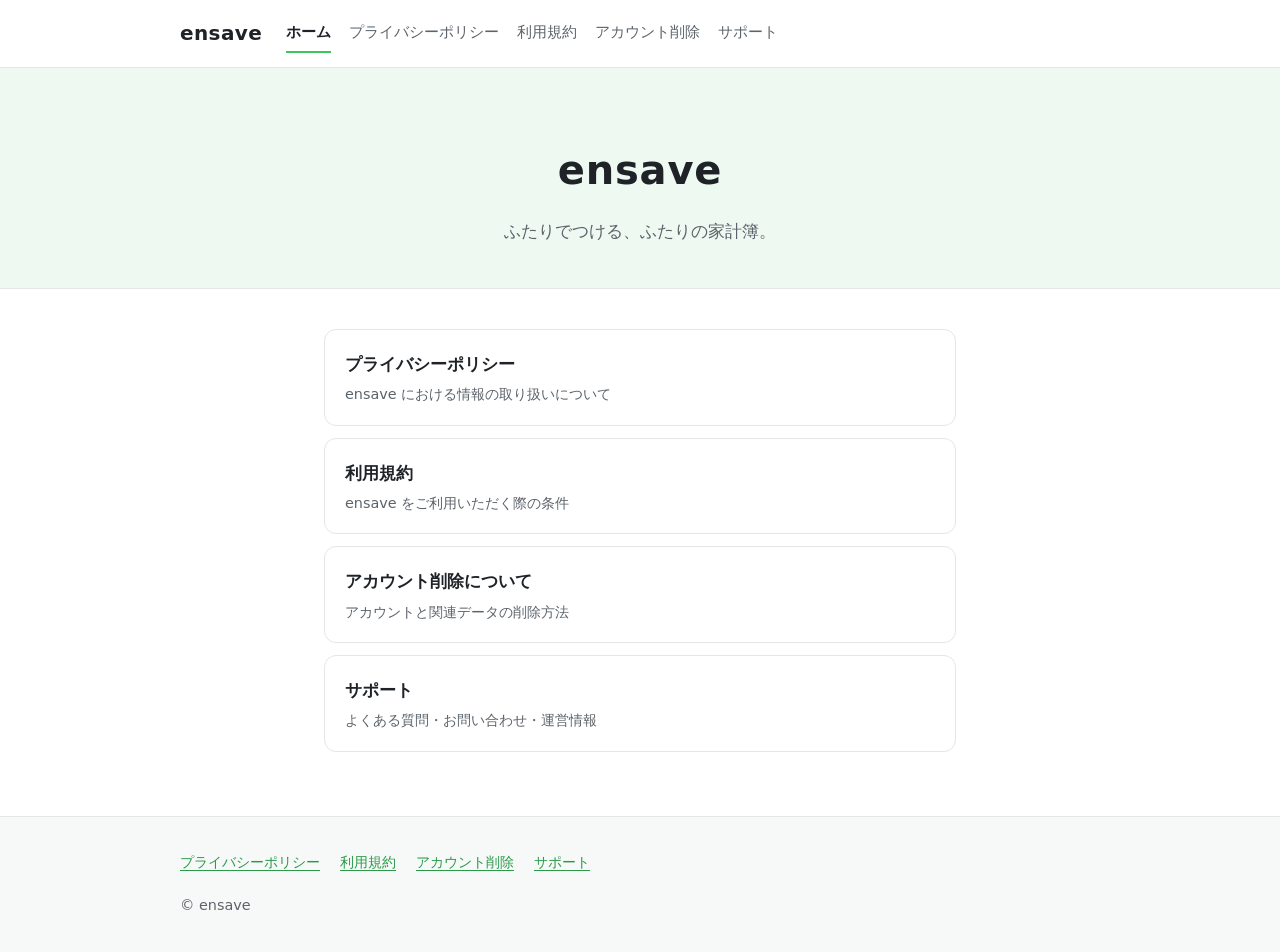
==== index.html @ 12e07060 "feat: ensave 公開用サイトを作成" ====
<!DOCTYPE html>
<html lang="ja">
  <head>
    <meta charset="utf-8" />
    <meta name="viewport" content="width=device-width, initial-scale=1" />
    <title>ensave｜ふたりでつける、ふたりの家計簿。</title>
    <meta
      name="description"
      content="家計簿アプリ ensave（エンセーブ）の公式サイトです。プライバシーポリシー・利用規約・アカウント削除・サポート情報を掲載しています。"
    />
    <meta property="og:type" content="website" />
    <meta property="og:site_name" content="ensave" />
    <meta property="og:title" content="ensave｜ふたりでつける、ふたりの家計簿。" />
    <meta
      property="og:description"
      content="家計簿アプリ ensave（エンセーブ）の公式サイトです。"
    />
    <link rel="stylesheet" href="assets/css/style.css" />
  </head>
  <body>
    <a class="skip-link" href="#main">本文へスキップ</a>

    <header class="site-header">
      <div class="container container--wide site-header__inner">
        <a class="site-logo" href="./">ensave</a>
        <nav class="site-nav" aria-label="グローバルナビゲーション">
          <ul>
            <li><a href="./" aria-current="page">ホーム</a></li>
            <li><a href="privacy/">プライバシーポリシー</a></li>
            <li><a href="terms/">利用規約</a></li>
            <li><a href="account-deletion/">アカウント削除</a></li>
            <li><a href="support/">サポート</a></li>
          </ul>
        </nav>
      </div>
    </header>

    <div class="hero">
      <div class="container">
        <h1 class="hero__title">ensave</h1>
        <p class="hero__tagline">ふたりでつける、ふたりの家計簿。</p>
      </div>
    </div>

    <main class="main" id="main">
      <div class="container">
        <!-- 将来 LP へ拡張するときは、この上にスクリーンショットや特長の
             セクションを差し込む。下の目次はそのまま残せる。 -->
        <ul class="card-list">
          <li>
            <a class="card" href="privacy/">
              <span class="card__title">プライバシーポリシー</span>
              <span class="card__desc">ensave における情報の取り扱いについて</span>
            </a>
          </li>
          <li>
            <a class="card" href="terms/">
              <span class="card__title">利用規約</span>
              <span class="card__desc">ensave をご利用いただく際の条件</span>
            </a>
          </li>
          <li>
            <a class="card" href="account-deletion/">
              <span class="card__title">アカウント削除について</span>
              <span class="card__desc">アカウントと関連データの削除方法</span>
            </a>
          </li>
          <li>
            <a class="card" href="support/">
              <span class="card__title">サポート</span>
              <span class="card__desc">よくある質問・お問い合わせ・運営情報</span>
            </a>
          </li>
        </ul>
      </div>
    </main>

    <footer class="site-footer">
      <div class="container container--wide">
        <nav aria-label="フッターナビゲーション">
          <ul>
            <li><a href="privacy/">プライバシーポリシー</a></li>
            <li><a href="terms/">利用規約</a></li>
            <li><a href="account-deletion/">アカウント削除</a></li>
            <li><a href="support/">サポート</a></li>
          </ul>
        </nav>
        <p class="site-footer__copyright">&copy; ensave</p>
      </div>
    </footer>
  </body>
</html>
---- assets/css/style.css ----
/* ===========================================================
   ensave web  -  common stylesheet
   単一のスタイルシートで全ページを賄う。ページを増やすときは
   このファイルに追記するだけでよい。
   =========================================================== */

/* ---------- デザイントークン ---------- */
:root {
  /* ブランド（アプリと同じメインカラー #3AC661） */
  --brand: #3ac661;
  --brand-dark: #2a9a4a; /* リンク文字に使う。白背景でコントラスト比 4.5:1 以上 */
  --brand-soft: #eef9f1;

  /* テキスト */
  --text: #1f2328;
  --text-muted: #5c636a;

  /* 面と線 */
  --bg: #ffffff;
  --bg-subtle: #f7f9f8;
  --border: #e3e8e5;

  /* レイアウト */
  --measure: 42rem; /* 本文の最大幅（1行あたり40〜45文字程度） */
  --page-padding: 20px;
  --radius: 12px;

  /* フォーカスリング */
  --focus: #1a6fd4;
}

/* ---------- リセット ---------- */
*,
*::before,
*::after {
  box-sizing: border-box;
}

html {
  -webkit-text-size-adjust: 100%;
}

body {
  margin: 0;
  background: var(--bg);
  color: var(--text);
  font-family: "Hiragino Sans", "Hiragino Kaku Gothic ProN", "Noto Sans JP",
    "Yu Gothic UI", "Yu Gothic", Meiryo, system-ui, -apple-system, sans-serif;
  /* 長文を読ませるページなので本文は 17px。スマホでも小さくならないようにする */
  font-size: 17px;
  line-height: 1.9;
  /* 320px 幅でも横スクロールさせない */
  overflow-wrap: break-word;
}

img {
  max-width: 100%;
  height: auto;
}

/* ---------- 共通の中央寄せコンテナ ---------- */
.container {
  width: 100%;
  max-width: var(--measure);
  margin-inline: auto;
  padding-inline: var(--page-padding);
}

/* ヘッダー／フッターは本文より少し広く使う */
.container--wide {
  max-width: 60rem;
}

/* ---------- スキップリンク（キーボード操作用） ---------- */
.skip-link {
  position: absolute;
  left: -9999px;
  top: 0;
  background: var(--brand-dark);
  color: #fff;
  padding: 10px 16px;
  border-radius: 0 0 var(--radius) 0;
  z-index: 10;
}

.skip-link:focus {
  left: 0;
}

/* ---------- ヘッダー ---------- */
.site-header {
  border-bottom: 1px solid var(--border);
  background: var(--bg);
}

.site-header__inner {
  display: flex;
  flex-wrap: wrap;
  align-items: center;
  gap: 8px 24px;
  padding-block: 14px;
}

.site-logo {
  font-size: 1.25rem;
  font-weight: 700;
  letter-spacing: 0.02em;
  color: var(--text);
  text-decoration: none;
}

.site-logo:hover,
.site-logo:focus-visible {
  color: var(--brand-dark);
}

/* ---------- グローバルナビ ---------- */
.site-nav ul {
  display: flex;
  flex-wrap: wrap;
  gap: 4px 18px;
  margin: 0;
  padding: 0;
  list-style: none;
}

.site-nav a {
  display: inline-block;
  padding: 4px 0;
  color: var(--text-muted);
  text-decoration: none;
  font-size: 0.95rem;
  border-bottom: 2px solid transparent;
}

.site-nav a:hover,
.site-nav a:focus-visible {
  color: var(--brand-dark);
  border-bottom-color: var(--brand);
}

/* 現在表示中のページ */
.site-nav a[aria-current="page"] {
  color: var(--text);
  font-weight: 700;
  border-bottom-color: var(--brand);
}

/* ---------- メイン ---------- */
.main {
  padding-block: 40px 64px;
}

.page-title {
  font-size: 1.75rem;
  line-height: 1.5;
  margin: 0 0 8px;
}

.page-meta {
  margin: 0 0 32px;
  color: var(--text-muted);
  font-size: 0.9rem;
}

/* ---------- 本文の体裁 ---------- */
.prose h2 {
  font-size: 1.25rem;
  line-height: 1.6;
  margin: 48px 0 12px;
  padding-bottom: 6px;
  border-bottom: 1px solid var(--border);
}

.prose h3 {
  font-size: 1.05rem;
  margin: 32px 0 8px;
}

.prose p {
  margin: 0 0 1.4em;
}

.prose ul,
.prose ol {
  margin: 0 0 1.4em;
  padding-left: 1.5em;
}

.prose li {
  margin-bottom: 0.5em;
}

.prose a {
  color: var(--brand-dark);
  text-underline-offset: 3px;
}

.prose a:hover {
  text-decoration-thickness: 2px;
}

/* お問い合わせ先などの項目一覧 */
.info-list {
  margin: 0 0 1.4em;
  padding: 0;
  list-style: none;
}

.info-list li {
  margin-bottom: 0.3em;
}

/* ---------- トップページのヒーロー ---------- */
.hero {
  padding-block: 64px 40px;
  text-align: center;
  background: var(--brand-soft);
  border-bottom: 1px solid var(--border);
}

.hero__title {
  margin: 0 0 8px;
  font-size: 2.5rem;
  letter-spacing: 0.02em;
}

.hero__tagline {
  margin: 0;
  color: var(--text-muted);
  font-size: 1.05rem;
}

/* ---------- カード型リンク（トップの目次） ---------- */
.card-list {
  display: grid;
  gap: 12px;
  margin: 0;
  padding: 0;
  list-style: none;
}

.card {
  display: block;
  padding: 18px 20px;
  border: 1px solid var(--border);
  border-radius: var(--radius);
  background: var(--bg);
  color: inherit;
  text-decoration: none;
}

.card:hover,
.card:focus-visible {
  border-color: var(--brand);
  background: var(--brand-soft);
}

.card__title {
  display: block;
  font-weight: 700;
}

.card__desc {
  display: block;
  margin-top: 2px;
  color: var(--text-muted);
  font-size: 0.9rem;
  line-height: 1.7;
}

/* ---------- フッター ---------- */
.site-footer {
  border-top: 1px solid var(--border);
  background: var(--bg-subtle);
  padding-block: 32px;
  font-size: 0.9rem;
}

.site-footer ul {
  display: flex;
  flex-wrap: wrap;
  gap: 8px 20px;
  margin: 0 0 16px;
  padding: 0;
  list-style: none;
}

.site-footer a {
  color: var(--brand-dark);
  text-underline-offset: 3px;
}

.site-footer__copyright {
  margin: 0;
  color: var(--text-muted);
}

/* ---------- フォーカス表示（キーボード操作） ---------- */
a:focus-visible,
button:focus-visible {
  outline: 3px solid var(--focus);
  outline-offset: 2px;
  border-radius: 4px;
}

/* ---------- 小さい画面 ---------- */
@media (max-width: 480px) {
  :root {
    --page-padding: 16px;
  }

  body {
    font-size: 16px;
  }

  .hero {
    padding-block: 44px 32px;
  }

  .hero__title {
    font-size: 2rem;
  }

  .page-title {
    font-size: 1.5rem;
  }
}
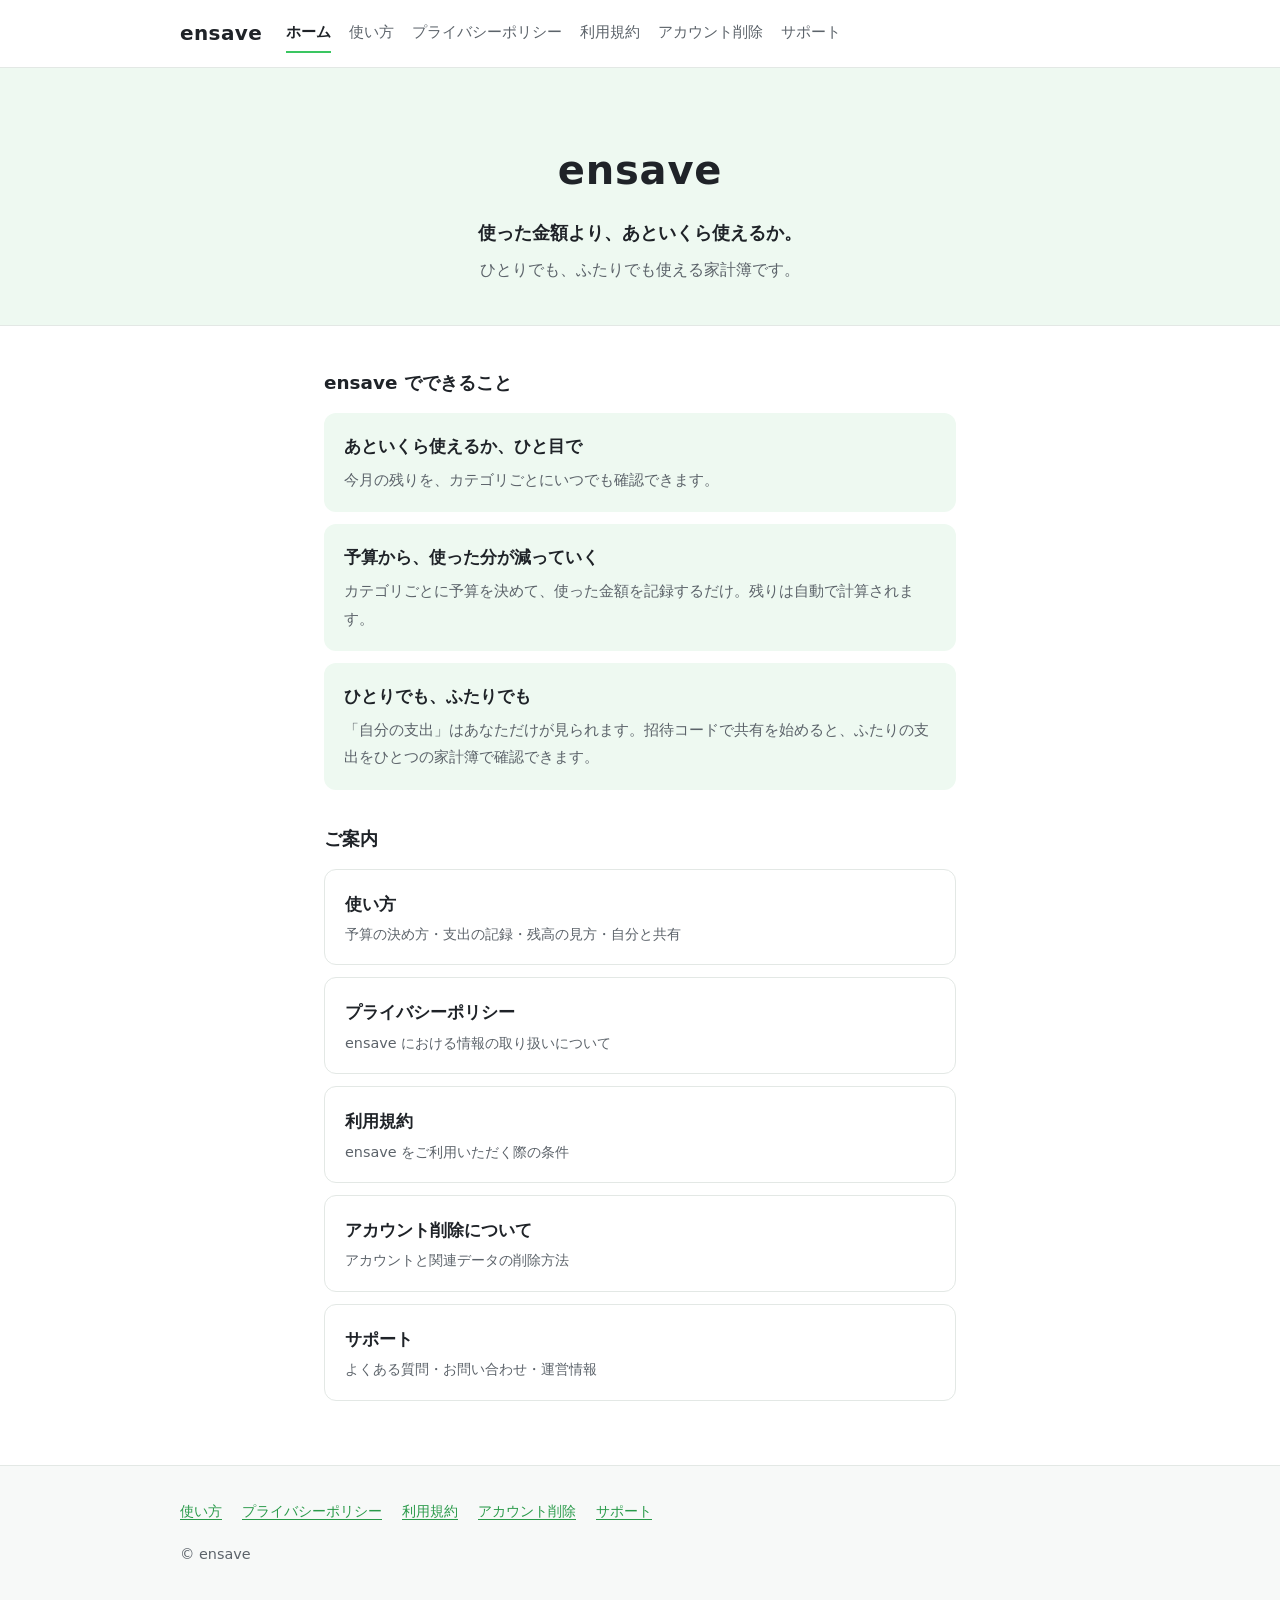
==== commit e5ae4b5d: "feat: 2nd Release 向けに使い方ページとサポート・削除手順を更新 - /guide/ を新設（予算・支出の記録・電卓・残高・カレンダー・自分と共有・設定）。   新しいバージョンにだけ" ====
--- a/index.html
+++ b/index.html
@@ -6,7 +6,7 @@
     <title>ensave｜ふたりでつける、ふたりの家計簿。</title>
     <meta
       name="description"
-      content="家計簿アプリ ensave（エンセーブ）の公式サイトです。プライバシーポリシー・利用規約・アカウント削除・サポート情報を掲載しています。"
+      content="家計簿アプリ ensave（エンセーブ）の公式サイトです。予算から使った分が減っていき、あといくら使えるかが分かります。使い方・プライバシーポリシー・利用規約・アカウント削除・サポート情報を掲載しています。"
     />
     <meta property="og:type" content="website" />
     <meta property="og:site_name" content="ensave" />
@@ -26,6 +26,7 @@
         <nav class="site-nav" aria-label="グローバルナビゲーション">
           <ul>
             <li><a href="./" aria-current="page">ホーム</a></li>
+            <li><a href="guide/">使い方</a></li>
             <li><a href="privacy/">プライバシーポリシー</a></li>
             <li><a href="terms/">利用規約</a></li>
             <li><a href="account-deletion/">アカウント削除</a></li>
@@ -38,15 +39,37 @@
     <div class="hero">
       <div class="container">
         <h1 class="hero__title">ensave</h1>
-        <p class="hero__tagline">ふたりでつける、ふたりの家計簿。</p>
+        <p class="hero__tagline">使った金額より、あといくら使えるか。</p>
+        <p class="hero__sub">ひとりでも、ふたりでも使える家計簿です。</p>
       </div>
     </div>
 
     <main class="main" id="main">
       <div class="container">
-        <!-- 将来 LP へ拡張するときは、この上にスクリーンショットや特長の
-             セクションを差し込む。下の目次はそのまま残せる。 -->
+        <h2 class="section-title">ensave でできること</h2>
+        <ul class="feature-list">
+          <li class="feature">
+            <span class="feature__title">あといくら使えるか、ひと目で</span>
+            <p class="feature__desc">今月の残りを、カテゴリごとにいつでも確認できます。</p>
+          </li>
+          <li class="feature">
+            <span class="feature__title">予算から、使った分が減っていく</span>
+            <p class="feature__desc">カテゴリごとに予算を決めて、使った金額を記録するだけ。残りは自動で計算されます。</p>
+          </li>
+          <li class="feature">
+            <span class="feature__title">ひとりでも、ふたりでも</span>
+            <p class="feature__desc">「自分の支出」はあなただけが見られます。招待コードで共有を始めると、ふたりの支出をひとつの家計簿で確認できます。</p>
+          </li>
+        </ul>
+
+        <h2 class="section-title">ご案内</h2>
         <ul class="card-list">
+          <li>
+            <a class="card" href="guide/">
+              <span class="card__title">使い方</span>
+              <span class="card__desc">予算の決め方・支出の記録・残高の見方・自分と共有</span>
+            </a>
+          </li>
           <li>
             <a class="card" href="privacy/">
               <span class="card__title">プライバシーポリシー</span>
@@ -79,6 +102,7 @@
       <div class="container container--wide">
         <nav aria-label="フッターナビゲーション">
           <ul>
+            <li><a href="guide/">使い方</a></li>
             <li><a href="privacy/">プライバシーポリシー</a></li>
             <li><a href="terms/">利用規約</a></li>
             <li><a href="account-deletion/">アカウント削除</a></li>
--- a/assets/css/style.css
+++ b/assets/css/style.css
@@ -227,8 +227,15 @@
 
 .hero__tagline {
   margin: 0;
-  color: var(--text-muted);
-  font-size: 1.05rem;
+  color: var(--text);
+  font-size: 1.15rem;
+  font-weight: 700;
+}
+
+.hero__sub {
+  margin: 4px 0 0;
+  color: var(--text-muted);
+  font-size: 1rem;
 }
 
 /* ---------- カード型リンク（トップの目次） ---------- */
@@ -269,6 +276,76 @@
   line-height: 1.7;
 }
 
+/* ---------- 使い方ページ（/guide/） ---------- */
+/* 新しいバージョンにだけある機能の印。色だけに頼らず文字で示す。
+   文字色 #1f6b36 と背景 #eef9f1 のコントラスト比は 4.5:1 以上。 */
+.badge {
+  display: inline-block;
+  padding: 0 0.5em;
+  border: 1px solid var(--brand);
+  border-radius: 999px;
+  background: var(--brand-soft);
+  color: #1f6b36;
+  font-size: 0.8rem;
+  font-weight: 700;
+  line-height: 1.7;
+  white-space: nowrap;
+  vertical-align: 0.1em;
+}
+
+.note {
+  padding: 12px 16px;
+  border-left: 4px solid var(--brand);
+  border-radius: 4px;
+  background: var(--bg-subtle);
+}
+
+.toc {
+  margin: 0 0 1.6em;
+  padding: 12px 20px 4px;
+  border: 1px solid var(--border);
+  border-radius: var(--radius);
+}
+
+.toc h2 {
+  margin-top: 0;
+  font-size: 1.05rem;
+}
+
+/* ---------- トップページの特長 ---------- */
+.feature-list {
+  display: grid;
+  gap: 12px;
+  margin: 0 0 32px;
+  padding: 0;
+  list-style: none;
+}
+
+.feature {
+  padding: 18px 20px;
+  border-radius: var(--radius);
+  background: var(--brand-soft);
+}
+
+.feature__title {
+  display: block;
+  margin: 0 0 4px;
+  font-size: 1.05rem;
+  font-weight: 700;
+}
+
+.feature__desc {
+  margin: 0;
+  color: var(--text-muted);
+  font-size: 0.95rem;
+  line-height: 1.8;
+}
+
+.section-title {
+  margin: 0 0 12px;
+  font-size: 1.15rem;
+}
+
 /* ---------- フッター ---------- */
 .site-footer {
   border-top: 1px solid var(--border);
